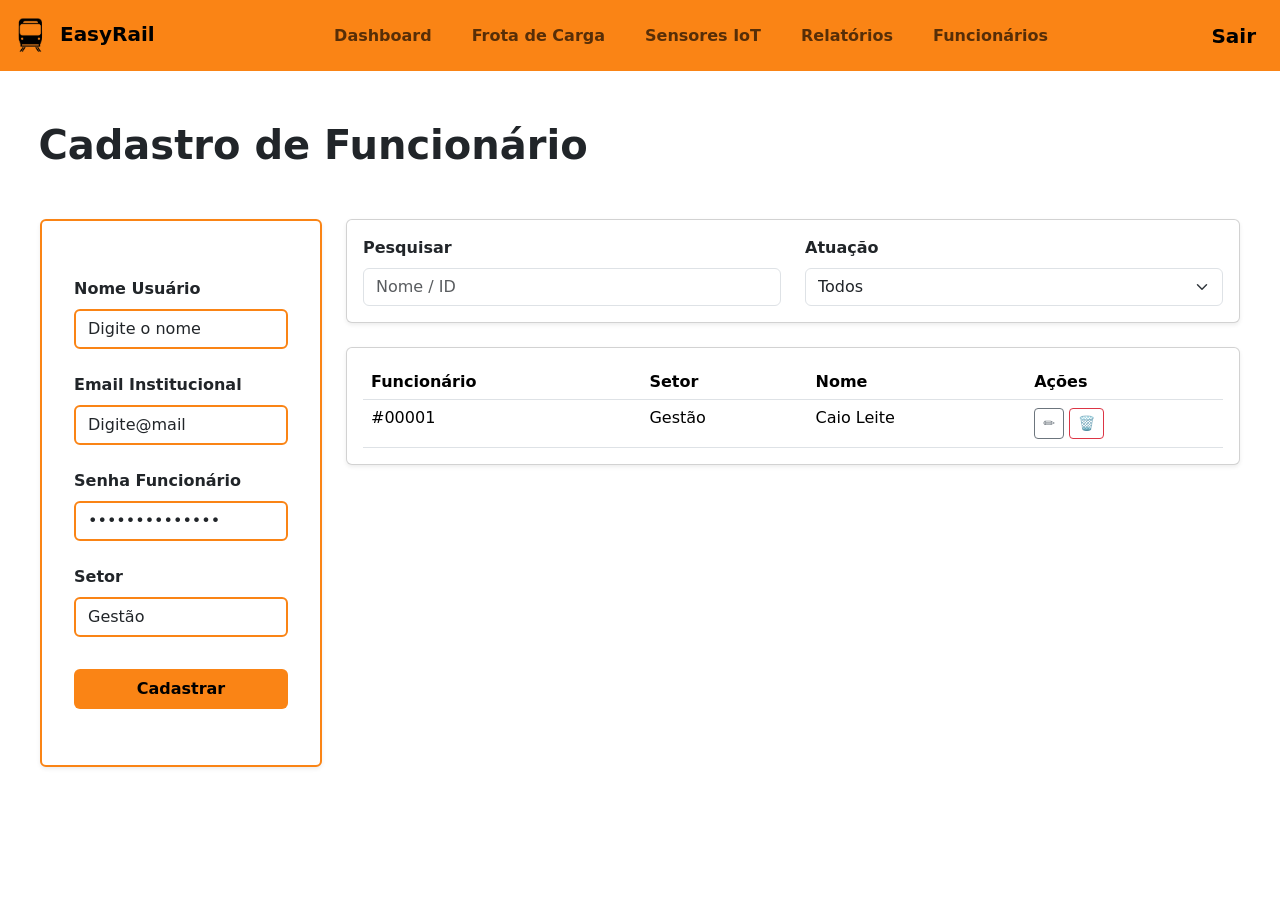
==== public/funcionarios.html @ 9814b092 "feat - implementação de uma outline nos botões de edição e exclusão para melhor visualização com a p" ====
<html lang="pt-BR">

<head>
    <meta charset="UTF-8">
    <meta name="viewport" content="width=device-width, initial-scale=1.0">
    <link href="https://cdn.jsdelivr.net/npm/bootstrap@5.3.8/dist/css/bootstrap.min.css" rel="stylesheet"
        integrity="sha384-sRIl4kxILFvY47J16cr9ZwB07vP4J8+LH7qKQnuqkuIAvNWLzeN8tE5YBujZqJLB" crossorigin="anonymous">
    <link rel="stylesheet" href="../styles/style.css">
    <link class="borda-laranja" rel="icon" href="../assets/images/logo.png" type="image/png">
    <title>Página Funcionários - EasyRail</title>
</head>

<body>
    <header>
        <nav class="navbar navbar-expand-lg p-2" id="navbar">
            <a class="navbar-brand" href="main.html">
                <img src="../assets/images/logo-navbar.png" alt="EasyRail Logo" width="45px" height="45px">
                EasyRail
            </a>
            <div class="collapse navbar-collapse d-flex justify-content-center">
                <ul class="navbar-nav gap-4">
                    <li class="nav-item active"><a class="nav-link" href="#">Dashboard</a></li>
                    <li class="nav-item"><a class="nav-link" href="#">Frota de Carga</a></li>
                    <li class="nav-item"><a class="nav-link" href="sensores.html">Sensores IoT</a></li>
                    <li class="nav-item"><a class="nav-link" href="#">Relatórios</a></li>
                    <li class="nav-item"><a class="nav-link" href="funcionarios.html">Funcionários</a></li>
                </ul>
            </div>
            <a class="navbar-brand" href="../index.html">Sair</a>
        </nav>
    </header>

    <h1 class="titulo-pagina fw-bold">Cadastro de Funcionário</h1>

    <main class="main-padrao">
        <div class="row">
            <div class="col-md-4 col-lg-3 mb-4">
                <div class="card borda-laranja shadow-sm p-3">
                    <div class="card-body">
                        <form id="form-funcionarios" class="row g-3">
                            <h2 id="titulo" class="text-center fw-bold"></h2>

                            <div class="mb-2">
                                <label for="nome" class="form-label fw-bold">Nome Usuário</label>
                                <input type="text" class="form-control borda-laranja" id="nome" value="Digite o nome"
                                    required>
                            </div>

                            <div class="mb-2">
                                <label for="email" class="form-label fw-bold">Email Institucional</label>
                                <input type="email" class="form-control borda-laranja" id="email" value="Digite@mail"
                                    required>
                            </div>

                            <div class="mb-2">
                                <label for="senha" class="form-label fw-bold">Senha Funcionário</label>
                                <input type="password" class="form-control borda-laranja" id="senha"
                                    value="Digite a senha" required>
                            </div>

                            <div class="mb-2">
                                <label for="setor" class="form-label fw-bold">Setor</label>
                                <select name="Setor" class="form-control borda-laranja" id="setor" required>
                                    <option selected>Gestão</option>
                                    <option value="1">Chefe - Setor</option>
                                    <option value="2">Operacional</option>
                                    <option value="3">Administrativo</option>
                                    <option value="4">Funcionários</option>
                                </select>
                            </div>

                            <div class="mb-2 mt-4">
                                <button type="submit" class="btn btn-laranja w-100 py-2 fw-bold">Cadastrar</button>
                            </div>
                        </form>
                        <div id="mensagem" class="text-center mt-3"></div>
                        <div class="toggle text-center mt-2" id="toggle"></div>
                    </div>
                </div>
            </div>

            <div class="col-md-8 col-lg-9">
                <div class="card p-3 mb-4 shadow-sm">
                    <div class="row">
                        <div class="col-md-6 mb-2 mb-md-0">
                            <label class="fw-bold form-label">Pesquisar</label>
                            <input class="form-control" placeholder="Nome / ID">
                        </div>
                        <div class="col-md-6">
                            <label class="fw-bold form-label">Atuação</label>
                            <select class="form-select">
                                <option>Todos</option>
                                <option>Gestão</option>
                                <option>Chefe - Setor</option>
                                <option>Operacional</option>
                                <option>Administrativo</option>
                                <option>Funcionários</option>
                            </select>
                        </div>
                    </div>
                </div>

                <div class="card p-3 shadow-sm">
                    <div class="table-responsive">
                        <table class="table table-hover mb-0">
                            <thead>
                                <tr>
                                    <th>Funcionário</th>
                                    <th>Setor</th>
                                    <th>Nome</th>
                                    <th>Ações</th>
                                </tr>
                            </thead>
                            <tbody>
                                <tr id="1">
                                    <td>#00001</td>
                                    <td>Gestão</td>
                                    <td>Caio Leite</td>
                                    <td>
                                        <button class="editar btn btn-sm btn-outline-secondary" id="1">✏</button>
                                        <button class="excluir btn btn-sm btn-outline-danger" id="1">🗑</button>
                                    </td>
                                </tr>
                            </tbody>
                        </table>
                    </div>
                </div>
            </div>
        </div>
    </main>

    <script src="https://cdn.jsdelivr.net/npm/bootstrap@5.3.8/dist/js/bootstrap.bundle.min.js"
        integrity="sha384-FKyoEForCGlyvwx9Hj09JcYn3nv7wiPVlz7YYwJrWVcXK/BmnVDxM+D2scQbITxI"
        crossorigin="anonymous"></script>
    <script src="../scripts/funcionarios.js"></script>
</body>

</html>
---- styles/style.css ----
:root {
    --cor-laranja: #fa8415;
    --cor-preto: #000000;
    --cor-btn-hover: #dd6b00;
    --fundo-main: #e2e2e2;
}

#navbar {
    background-color: var(--cor-laranja);
    font-weight: bold;
    top: 0;
    left: 0;
    width: 100%;
    z-index: 1000;
}

/* ===== CLASSES PADRONIZADAS =====*/

.btn-adicionar {
    margin-left: 75%;
}

.btn-laranja {
    background-color: var(--cor-laranja);
    color: var(--cor-preto);
    font-weight: bold;
    border: none;
}

.btn-laranja:hover {
    background-color: var(--cor-btn-hover);
    color: var(--cor-preto);
}

.borda-laranja {
    border: 2px solid var(--cor-laranja);
}

.titulo-pagina {
    margin-top: 50px;
    margin-left: 3%;
}

.main-padrao {
    margin-top: 50px;
    padding: 0px 40px;
}

/* ===== INDEX =====*/

#body-login {
    background-image: url(../assets/images/fundo-login.webp);
    background-repeat: no-repeat;
    background-size: cover;
}

#main-login {
    top: 0;
    background-color: var(--cor-laranja);
    float: right;
    opacity: calc(95%);
    color: var(--cor-preto);
    width: 40%;
}

#btn-envio {
    background-color: white;
    color: var(--cor-preto);
    font-size: 25px;
}

.logo-login {
    position: absolute;
    margin-top: 35px;
    height: 100px;
    margin-left: 35px;
}

#form-login {
    font-size: 25px;
}

/* ===== PÁGINA HOME =====*/

.logo-home {
    height: 400px;
    width: 400px;
    margin-top: 50px;
}

.fade-in {
    animation: fade-in 1.5s;
}

@keyframes fade-in {
    from {
        opacity: 0;
        transform: translateY(100px);
    }

    to {
        opacity: 1;
        transform: translateY(0px);
    }
}
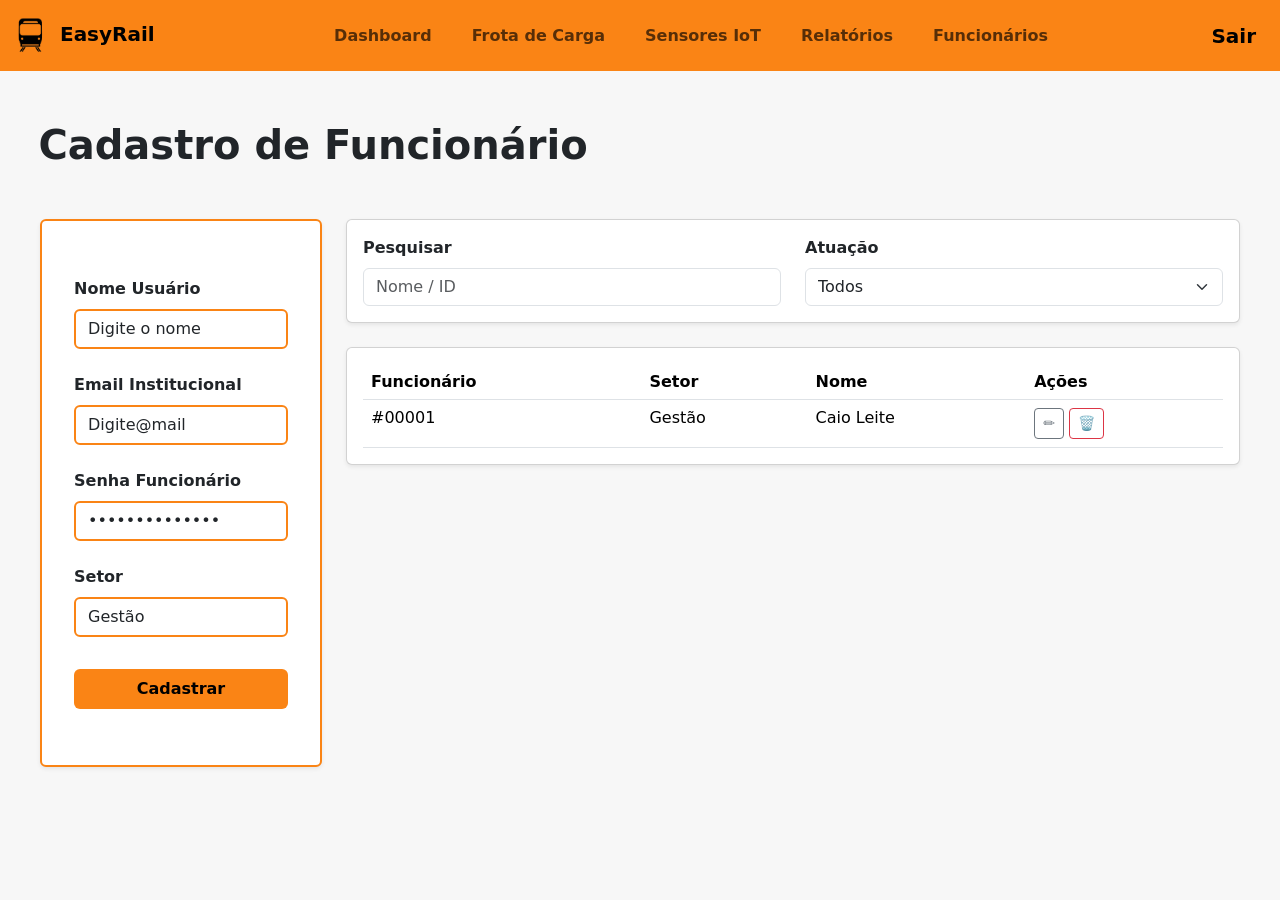
==== commit a7b6ad12: "Criado popup do funcionário" ====
--- a/public/funcionarios.html
+++ b/public/funcionarios.html
@@ -117,7 +117,8 @@
                                     <td>Gestão</td>
                                     <td>Caio Leite</td>
                                     <td>
-                                        <button class="editar btn btn-sm btn-outline-secondary" id="1">✏</button>
+                                        <button class="editar btn btn-sm btn-outline-secondary" data-bs-toggle="modal"
+                    data-bs-target="#modalCadastro" id="1">✏</button>
                                         <button class="excluir btn btn-sm btn-outline-danger" id="1">🗑</button>
                                     </td>
                                 </tr>
--- a/styles/style.css
+++ b/styles/style.css
@@ -2,7 +2,11 @@
     --cor-laranja: #fa8415;
     --cor-preto: #000000;
     --cor-btn-hover: #dd6b00;
-    --fundo-main: #e2e2e2;
+    --fundo-cinza: #f7f7f7;
+}
+
+body {
+    background-color: var(--fundo-cinza);
 }
 
 #navbar {
@@ -15,10 +19,6 @@
 }
 
 /* ===== CLASSES PADRONIZADAS =====*/
-
-.btn-adicionar {
-    margin-left: 75%;
-}
 
 .btn-laranja {
     background-color: var(--cor-laranja);
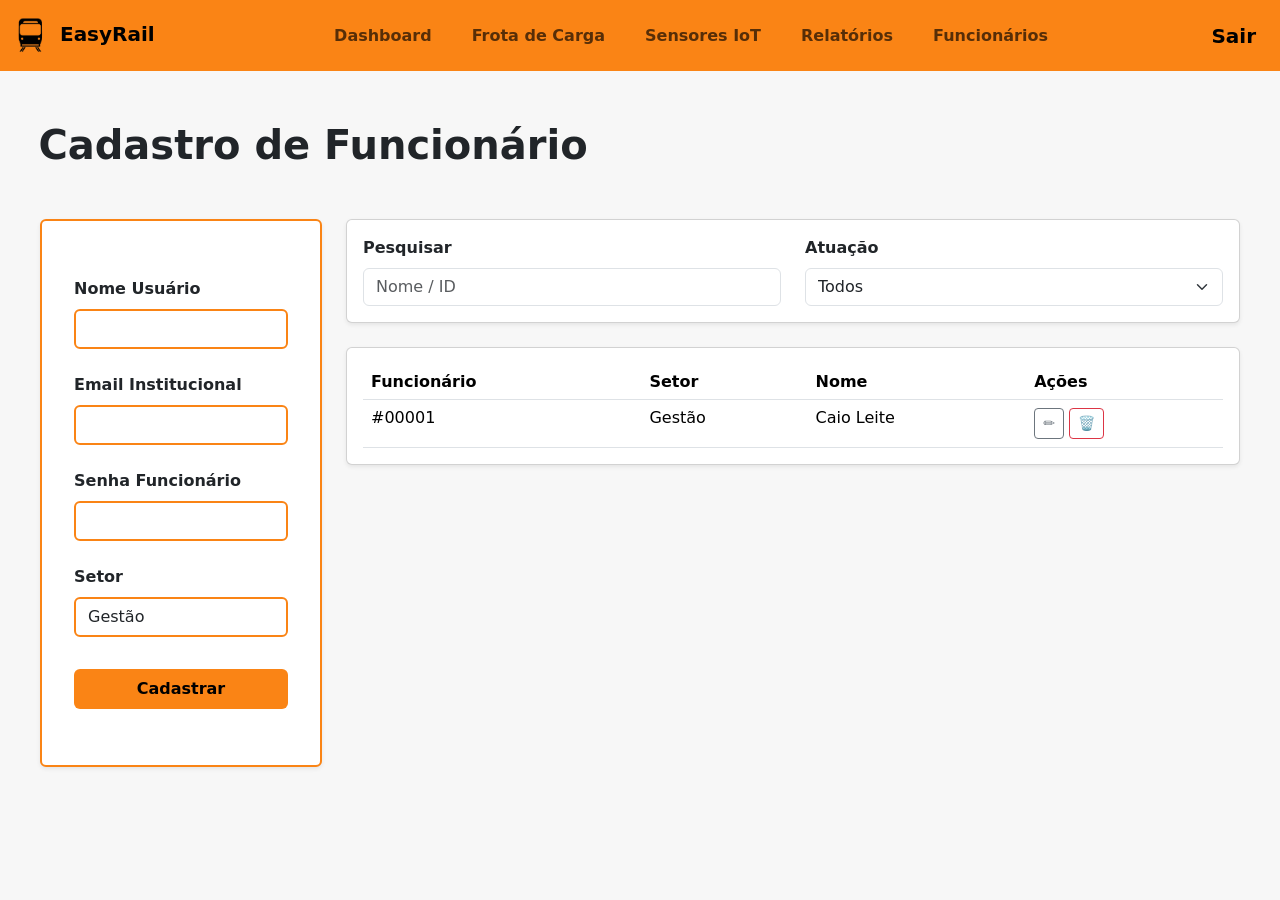
==== commit 4cfd589e: "feat - completado o editor de funcionários" ====
--- a/public/funcionarios.html
+++ b/public/funcionarios.html
@@ -13,7 +13,7 @@
 <body>
     <header>
         <nav class="navbar navbar-expand-lg p-2" id="navbar">
-            <a class="navbar-brand" href="main.html">
+            <a class="navbar-brand" href="home.html">
                 <img src="../assets/images/logo-navbar.png" alt="EasyRail Logo" width="45px" height="45px">
                 EasyRail
             </a>
@@ -42,33 +42,29 @@
 
                             <div class="mb-2">
                                 <label for="nome" class="form-label fw-bold">Nome Usuário</label>
-                                <input type="text" class="form-control borda-laranja" id="nome" value="Digite o nome"
-                                    required>
+                                <input type="text" class="form-control borda-laranja" id="nome" required>
                             </div>
 
                             <div class="mb-2">
                                 <label for="email" class="form-label fw-bold">Email Institucional</label>
-                                <input type="email" class="form-control borda-laranja" id="email" value="Digite@mail"
-                                    required>
+                                <input type="email" class="form-control borda-laranja" id="email" required>
                             </div>
 
                             <div class="mb-2">
                                 <label for="senha" class="form-label fw-bold">Senha Funcionário</label>
-                                <input type="password" class="form-control borda-laranja" id="senha"
-                                    value="Digite a senha" required>
+                                <input type="password" class="form-control borda-laranja" id="senha" required>
                             </div>
 
                             <div class="mb-2">
                                 <label for="setor" class="form-label fw-bold">Setor</label>
                                 <select name="Setor" class="form-control borda-laranja" id="setor" required>
                                     <option selected>Gestão</option>
-                                    <option value="1">Chefe - Setor</option>
-                                    <option value="2">Operacional</option>
-                                    <option value="3">Administrativo</option>
-                                    <option value="4">Funcionários</option>
+                                    <option>Chefe - Setor</option>
+                                    <option>Operacional</option>
+                                    <option>Administrativo</option>
+                                    <option>Funcionários</option>
                                 </select>
                             </div>
-
                             <div class="mb-2 mt-4">
                                 <button type="submit" class="btn btn-laranja w-100 py-2 fw-bold">Cadastrar</button>
                             </div>
@@ -113,12 +109,12 @@
                             </thead>
                             <tbody>
                                 <tr id="1">
-                                    <td>#00001</td>
-                                    <td>Gestão</td>
-                                    <td>Caio Leite</td>
-                                    <td>
+                                    <td id="1">#00001</td>
+                                    <td id="1" class="setor-tr">Gestão</td>
+                                    <td id="1" class="nome-tr">Caio Leite</td>
+                                    <td id="1" class="buttons">
                                         <button class="editar btn btn-sm btn-outline-secondary" data-bs-toggle="modal"
-                    data-bs-target="#modalCadastro" id="1">✏</button>
+                                            data-bs-target="#modalCadastro" id="1">✏</button>
                                         <button class="excluir btn btn-sm btn-outline-danger" id="1">🗑</button>
                                     </td>
                                 </tr>
@@ -128,6 +124,42 @@
                 </div>
             </div>
         </div>
+
+            <div class="modal fade" id="modalCadastro" tabindex="-1" aria-labelledby="modalCadastroLabel aria-hidden="true">
+                <div class="modal-dialog">
+                    <div class="modal-content text-start">
+                        <div class="modal-header">
+                            <h5 class="modal-title fw-bold" id="modalCadastroLabel">Editar Funcionário</h5>
+                            <button type="button" class="btn-close" data-bs-dismiss="modal" aria-label="Close"></button>
+                        </div>
+                        <div class="modal-body">
+                            <form id="form-editor">
+                                <div class="mb-3">
+                                    <label class="form-label fw-bold">Nome Usuário</label>
+                                    <input type="text" class="form-control" id="edit-nome" required>
+                                </div>
+                                <div class="mb-3">
+                                    <label class="fw-bold form-label">Setor</label>
+                                    <select class="form-select" id="edit-setor">
+                                    <option>Gestão</option>
+                                    <option>Chefe - Setor</option>
+                                    <option>Operacional</option>
+                                    <option>Administrativo</option>
+                                    <option>Funcionários</option>
+                                    </select>
+                                </div>
+                                   <div class="modal-footer justify-content-between">
+                                    <button type="button" class="btn btn-secondary fw-bold"
+                                    data-bs-dismiss="modal">Cancelar</button>
+                                    <button type="submit" class="btn btn-laranja" id="btn-salvar">Salvar Sensor</button>
+                                </div>
+                            </form>
+                        </div>
+                    
+                    </div>
+                </div>
+            </div>
+
     </main>
 
     <script src="https://cdn.jsdelivr.net/npm/bootstrap@5.3.8/dist/js/bootstrap.bundle.min.js"
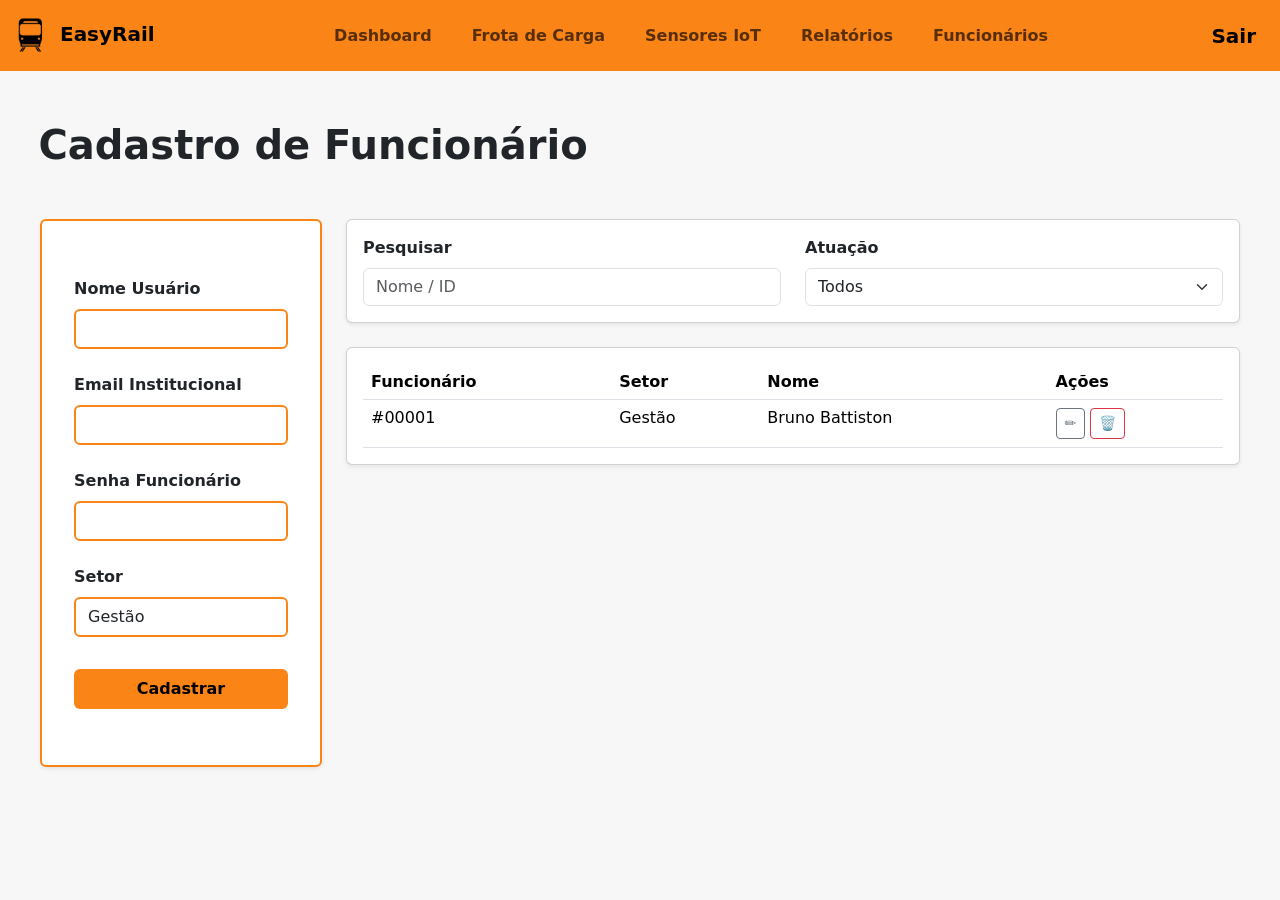
==== commit 65fd9a2e: "feat - adicionado exclusão no editor, ainda em progresso" ====
--- a/public/funcionarios.html
+++ b/public/funcionarios.html
@@ -111,7 +111,7 @@
                                 <tr id="1">
                                     <td id="1">#00001</td>
                                     <td id="1" class="setor-tr">Gestão</td>
-                                    <td id="1" class="nome-tr">Caio Leite</td>
+                                    <td id="1" class="nome-tr">Bruno Battiston</td>
                                     <td id="1" class="buttons">
                                         <button class="editar btn btn-sm btn-outline-secondary" data-bs-toggle="modal"
                                             data-bs-target="#modalCadastro" id="1">✏</button>
